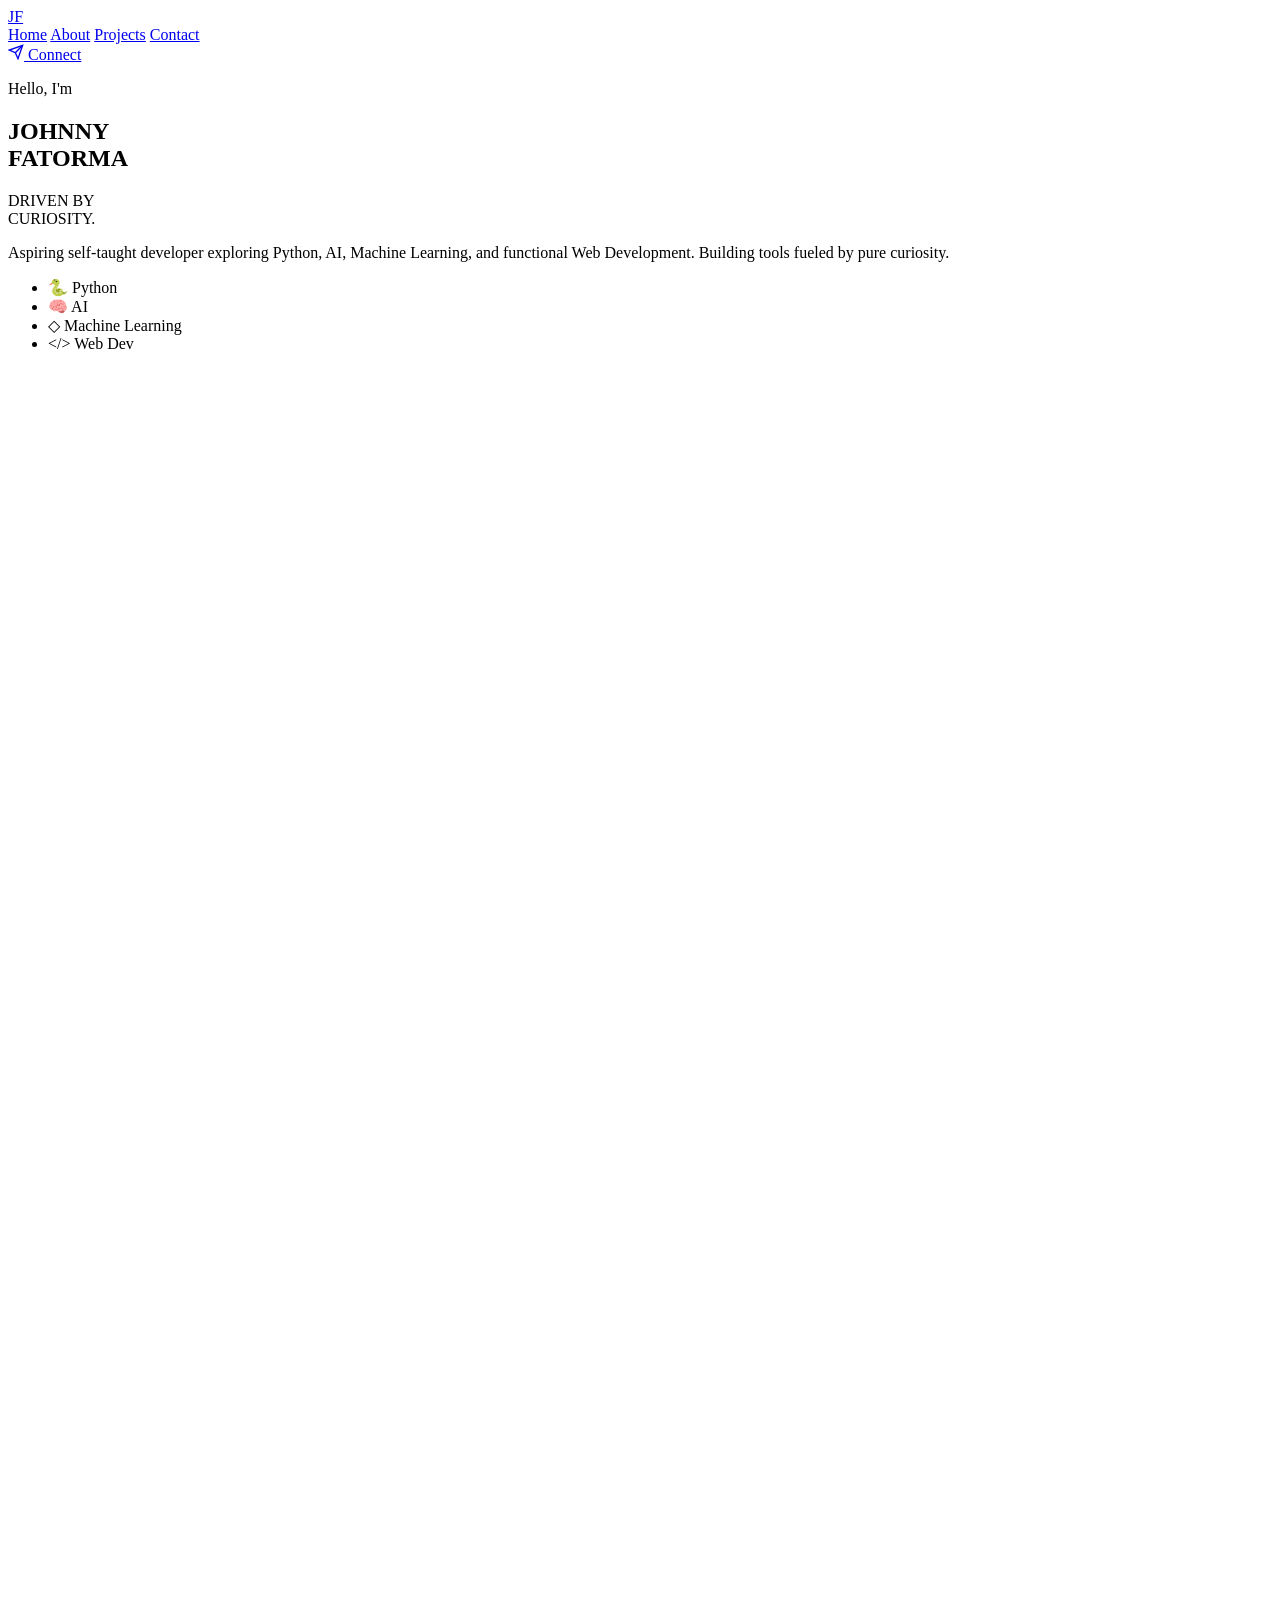
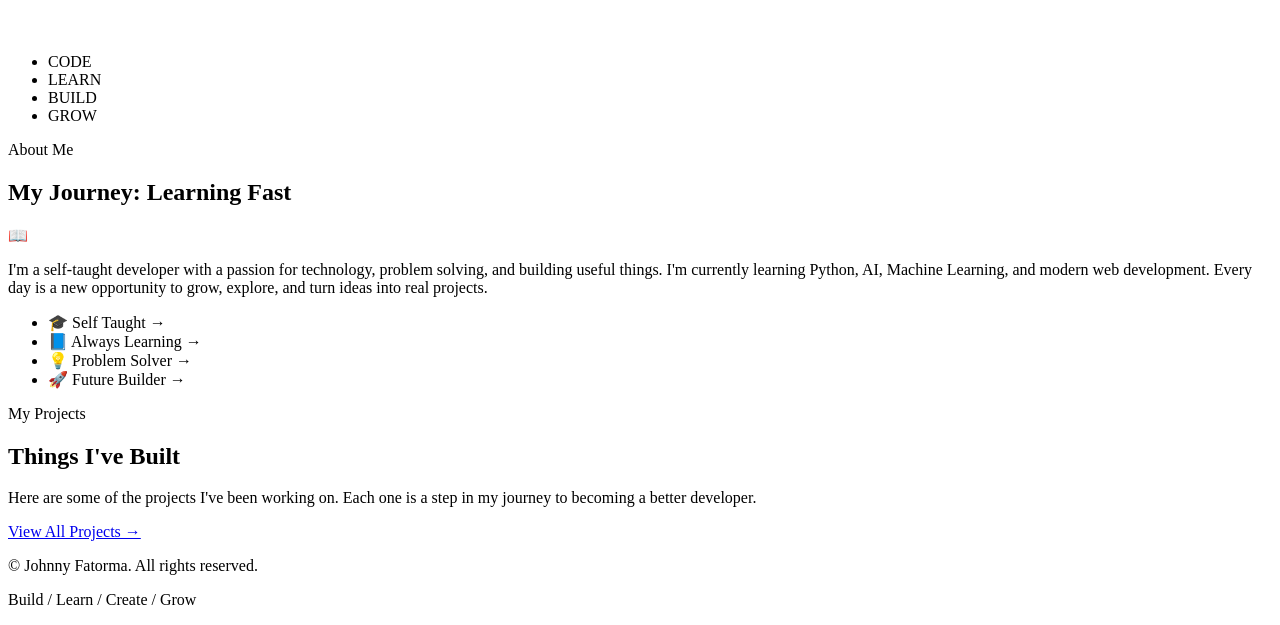
==== index.html @ 1b577728 "Add files via upload" ====
<!DOCTYPE html>
<html lang="en">
<head>
<meta charset="UTF-8">
<meta name="viewport" content="width=device-width, initial-scale=1.0">
<title>JohnnyTech.dev — Johnny Fatorma</title>
<meta name="description" content="Portfolio of Johnny Fatorma — self-taught developer exploring Python, AI, Machine Learning and Web Development.">
<link rel="icon" href="data:,">
<link rel="stylesheet" href="style.css">
</head>
<body>

<header class="nav">
  <div class="nav-inner">
    <a class="logo" href="#home">
      <span class="logo-mark">JF</span>
    </a>
    <nav class="nav-links">
      <a href="#home" class="active">Home</a>
      <a href="#about">About</a>
      <a href="#projects">Projects</a>
      <a href="#contact">Contact</a>
    </nav>
    <a class="btn btn-connect" href="#contact">
      <svg width="16" height="16" viewBox="0 0 24 24" fill="none" stroke="currentColor" stroke-width="2"><path d="M22 2 11 13"/><path d="M22 2 15 22l-4-9-9-4 20-7Z"/></svg>
      Connect
    </a>
  </div>
</header>

<main>

  <section class="hero" id="home">
    <div class="hero-text">
      <p class="hello">Hello, I'm</p>
      <h1 class="name">JOHNNY<br><span>FATORMA</span></h1>
      <p class="tagline">DRIVEN BY<br>CURIOSITY.</p>
      <p class="hero-desc">Aspiring self-taught developer exploring Python, AI, Machine Learning, and functional Web Development. Building tools fueled by pure curiosity.</p>
      <ul class="skill-pills">
        <li><span class="pill-icon">🐍</span> Python</li>
        <li><span class="pill-icon">🧠</span> AI</li>
        <li><span class="pill-icon">◇</span> Machine Learning</li>
        <li><span class="pill-icon">&lt;/&gt;</span> Web Dev</li>
      </ul>
    </div>
    <div class="hero-visual">
      <svg id="network" viewBox="0 0 500 500" aria-hidden="true"></svg>
    </div>
    <ul class="hero-side-labels">
      <li>CODE</li>
      <li>LEARN</li>
      <li>BUILD</li>
      <li>GROW</li>
    </ul>
  </section>

  <section class="about" id="about">
    <div class="about-card">
      <span class="eyebrow">About Me</span>
      <h2>My Journey: <span class="accent">Learning Fast</span></h2>
      <div class="about-body">
        <div class="about-icon">📖</div>
        <p>I'm a self-taught developer with a passion for technology, problem solving, and building useful things. I'm currently learning Python, AI, Machine Learning, and modern web development. Every day is a new opportunity to grow, explore, and turn ideas into real projects.</p>
      </div>
      <ul class="about-traits">
        <li>🎓 Self Taught <span>→</span></li>
        <li>📘 Always Learning <span>→</span></li>
        <li>💡 Problem Solver <span>→</span></li>
        <li>🚀 Future Builder <span>→</span></li>
      </ul>
    </div>
  </section>

  <section class="projects" id="projects">
    <div class="projects-header">
      <div>
        <span class="eyebrow">My Projects</span>
        <h2>Things I've <span class="accent">Built</span></h2>
        <p>Here are some of the projects I've been working on. Each one is a step in my journey to becoming a better developer.</p>
      </div>
      <a href="#projects" class="view-all">View All Projects →</a>
    </div>

    <div class="project-grid" id="project-grid">
      <!-- Cards injected by script.js from config.js PROJECTS array -->
    </div>
  </section>

</main>

<footer class="site-footer" id="contact">
  <ul class="social-row" id="social-row">
    <!-- Injected by script.js from config.js SITE_CONFIG.social -->
  </ul>
  <p class="copyright">© <span id="year"></span> Johnny Fatorma. All rights reserved.</p>
  <p class="footer-tagline">Build / Learn / Create / Grow</p>
</footer>

<script src="config.js"></script>
<script src="script.js"></script>
</body>
</html>
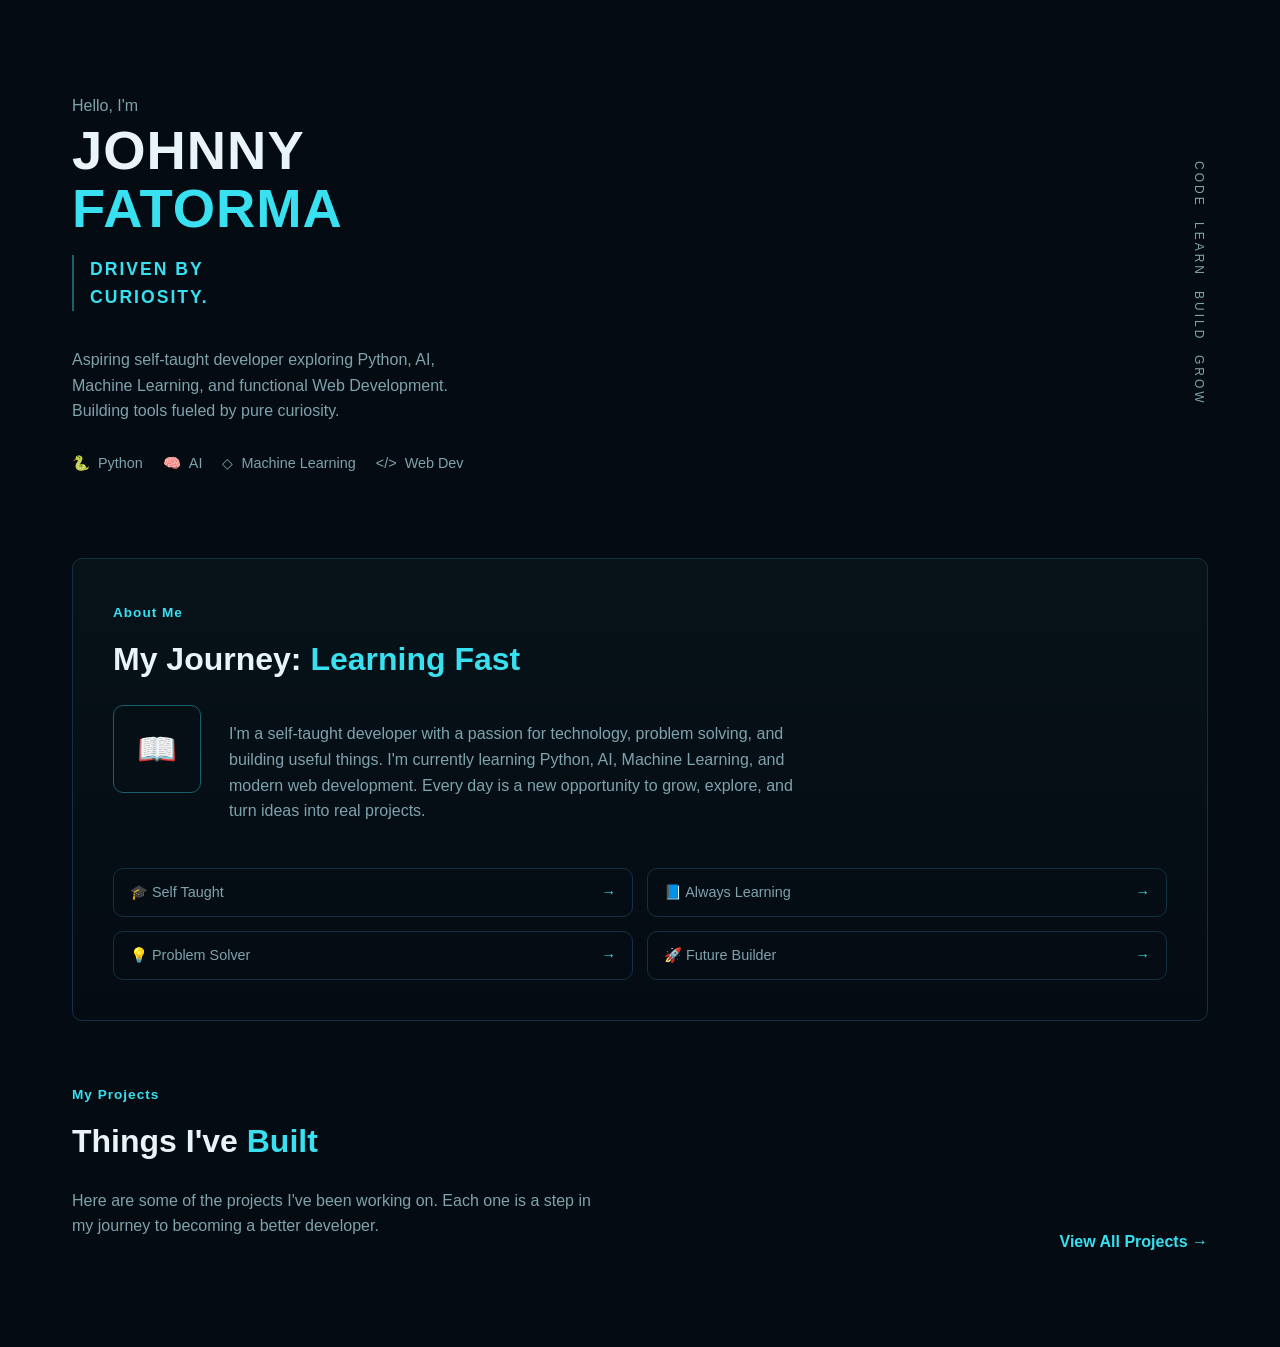
==== commit ebbaedd4: "Add files via upload" ====
--- a/index.html
+++ b/index.html
@@ -8,25 +8,9 @@
 <link rel="icon" href="data:,">
 <link rel="stylesheet" href="style.css">
 </head>
-<body>
+<body data-page="home">
 
-<header class="nav">
-  <div class="nav-inner">
-    <a class="logo" href="#home">
-      <span class="logo-mark">JF</span>
-    </a>
-    <nav class="nav-links">
-      <a href="#home" class="active">Home</a>
-      <a href="#about">About</a>
-      <a href="#projects">Projects</a>
-      <a href="#contact">Contact</a>
-    </nav>
-    <a class="btn btn-connect" href="#contact">
-      <svg width="16" height="16" viewBox="0 0 24 24" fill="none" stroke="currentColor" stroke-width="2"><path d="M22 2 11 13"/><path d="M22 2 15 22l-4-9-9-4 20-7Z"/></svg>
-      Connect
-    </a>
-  </div>
-</header>
+<div id="nav-root"></div>
 
 <main>
 
@@ -78,7 +62,7 @@
         <h2>Things I've <span class="accent">Built</span></h2>
         <p>Here are some of the projects I've been working on. Each one is a step in my journey to becoming a better developer.</p>
       </div>
-      <a href="#projects" class="view-all">View All Projects →</a>
+      <a href="projects.html" class="view-all">View All Projects →</a>
     </div>
 
     <div class="project-grid" id="project-grid">
@@ -88,13 +72,7 @@
 
 </main>
 
-<footer class="site-footer" id="contact">
-  <ul class="social-row" id="social-row">
-    <!-- Injected by script.js from config.js SITE_CONFIG.social -->
-  </ul>
-  <p class="copyright">© <span id="year"></span> Johnny Fatorma. All rights reserved.</p>
-  <p class="footer-tagline">Build / Learn / Create / Grow</p>
-</footer>
+<div id="footer-root"></div>
 
 <script src="config.js"></script>
 <script src="script.js"></script>
--- a/style.css
+++ b/style.css
@@ -0,0 +1,405 @@
+:root {
+  --bg: #050b12;
+  --bg-panel: #071018;
+  --border: #123040;
+  --cyan: #38e0f0;
+  --cyan-dim: #1a5f6e;
+  --text: #e8f4f7;
+  --text-dim: #7fa3ac;
+  --radius: 10px;
+  --max-width: 1200px;
+}
+
+* { box-sizing: border-box; }
+
+html { scroll-behavior: smooth; }
+
+body {
+  margin: 0;
+  background: var(--bg);
+  color: var(--text);
+  font-family: "Inter", -apple-system, BlinkMacSystemFont, "Segoe UI", sans-serif;
+  line-height: 1.6;
+}
+
+a { color: inherit; text-decoration: none; }
+
+ul { list-style: none; margin: 0; padding: 0; }
+
+/* ---------- Nav ---------- */
+.nav {
+  position: sticky;
+  top: 0;
+  z-index: 50;
+  background: rgba(5, 11, 18, 0.85);
+  backdrop-filter: blur(10px);
+  border-bottom: 1px solid var(--border);
+}
+
+.nav-inner {
+  max-width: var(--max-width);
+  margin: 0 auto;
+  display: flex;
+  align-items: center;
+  justify-content: space-between;
+  padding: 18px 32px;
+}
+
+.logo-mark {
+  font-weight: 800;
+  font-size: 1.4rem;
+  color: var(--cyan);
+  letter-spacing: 1px;
+}
+
+.nav-links {
+  display: flex;
+  gap: 32px;
+}
+
+.nav-links a {
+  color: var(--text-dim);
+  font-size: 0.95rem;
+  padding-bottom: 4px;
+  border-bottom: 2px solid transparent;
+  transition: color 0.2s ease, border-color 0.2s ease;
+}
+
+.nav-links a:hover,
+.nav-links a.active {
+  color: var(--text);
+  border-color: var(--cyan);
+}
+
+.btn {
+  display: inline-flex;
+  align-items: center;
+  gap: 8px;
+  font-size: 0.9rem;
+  font-weight: 600;
+  cursor: pointer;
+}
+
+.btn-connect {
+  border: 1px solid var(--cyan-dim);
+  color: var(--cyan);
+  padding: 10px 20px;
+  border-radius: 999px;
+  transition: background 0.2s ease, box-shadow 0.2s ease;
+}
+
+.btn-connect:hover {
+  background: rgba(56, 224, 240, 0.08);
+  box-shadow: 0 0 16px rgba(56, 224, 240, 0.25);
+}
+
+/* ---------- Hero ---------- */
+.hero {
+  max-width: var(--max-width);
+  margin: 0 auto;
+  padding: 70px 32px 60px;
+  display: grid;
+  grid-template-columns: 1.1fr 1fr auto;
+  align-items: center;
+  gap: 24px;
+  position: relative;
+}
+
+.hello {
+  color: var(--text-dim);
+  margin: 0 0 4px;
+}
+
+.name {
+  font-size: 3.4rem;
+  line-height: 1.05;
+  margin: 0 0 18px;
+  font-weight: 800;
+  letter-spacing: 1px;
+}
+
+.name span { color: var(--cyan); }
+
+.tagline {
+  color: var(--cyan);
+  font-weight: 700;
+  letter-spacing: 2px;
+  font-size: 1.1rem;
+  border-left: 2px solid var(--cyan-dim);
+  padding-left: 16px;
+  margin: 0 0 20px;
+  display: inline-block;
+}
+
+.hero-desc {
+  max-width: 46ch;
+  color: var(--text-dim);
+  margin-bottom: 28px;
+}
+
+.skill-pills {
+  display: flex;
+  flex-wrap: wrap;
+  gap: 20px;
+}
+
+.skill-pills li {
+  display: flex;
+  align-items: center;
+  gap: 8px;
+  font-size: 0.9rem;
+  color: var(--text-dim);
+}
+
+.hero-visual svg {
+  width: 100%;
+  height: auto;
+  max-width: 420px;
+}
+
+.hero-side-labels {
+  writing-mode: vertical-rl;
+  color: var(--text-dim);
+  font-size: 0.75rem;
+  letter-spacing: 3px;
+  display: flex;
+  gap: 14px;
+  justify-self: end;
+}
+
+/* ---------- About ---------- */
+.about {
+  max-width: var(--max-width);
+  margin: 0 auto 60px;
+  padding: 0 32px;
+}
+
+.about-card {
+  border: 1px solid var(--border);
+  border-radius: var(--radius);
+  padding: 40px;
+  background: linear-gradient(180deg, rgba(56,224,240,0.03), transparent);
+}
+
+.eyebrow {
+  color: var(--cyan);
+  font-size: 0.85rem;
+  font-weight: 600;
+  letter-spacing: 1px;
+}
+
+.about-card h2, .projects-header h2 {
+  font-size: 2rem;
+  margin: 10px 0 20px;
+}
+
+.accent { color: var(--cyan); }
+
+.about-body {
+  display: flex;
+  gap: 28px;
+  align-items: flex-start;
+  margin-bottom: 28px;
+}
+
+.about-icon {
+  flex-shrink: 0;
+  width: 88px;
+  height: 88px;
+  border: 1px solid var(--cyan-dim);
+  border-radius: var(--radius);
+  display: flex;
+  align-items: center;
+  justify-content: center;
+  font-size: 2rem;
+}
+
+.about-body p {
+  color: var(--text-dim);
+  max-width: 65ch;
+}
+
+.about-traits {
+  display: grid;
+  grid-template-columns: repeat(2, 1fr);
+  gap: 14px;
+}
+
+.about-traits li {
+  border: 1px solid var(--border);
+  border-radius: var(--radius);
+  padding: 12px 16px;
+  display: flex;
+  justify-content: space-between;
+  color: var(--text-dim);
+  font-size: 0.9rem;
+}
+
+.about-traits li span { color: var(--cyan); }
+
+/* ---------- Projects ---------- */
+.projects {
+  max-width: var(--max-width);
+  margin: 0 auto 60px;
+  padding: 0 32px;
+}
+
+.projects-header {
+  display: flex;
+  justify-content: space-between;
+  align-items: flex-end;
+  gap: 20px;
+  margin-bottom: 32px;
+}
+
+.projects-header p {
+  color: var(--text-dim);
+  max-width: 60ch;
+}
+
+.view-all {
+  color: var(--cyan);
+  font-weight: 600;
+  white-space: nowrap;
+}
+
+.project-grid {
+  display: grid;
+  grid-template-columns: repeat(auto-fit, minmax(280px, 1fr));
+  gap: 24px;
+}
+
+.project-card {
+  border: 1px solid var(--border);
+  border-radius: var(--radius);
+  padding: 28px;
+  background: var(--bg-panel);
+  display: flex;
+  flex-direction: column;
+  gap: 16px;
+  transition: border-color 0.2s ease, transform 0.2s ease;
+}
+
+.project-card:hover {
+  border-color: var(--cyan-dim);
+  transform: translateY(-2px);
+}
+
+.card-top {
+  display: flex;
+  justify-content: space-between;
+  align-items: flex-start;
+}
+
+.card-icon { font-size: 1.6rem; }
+
+.card-tag {
+  font-size: 0.72rem;
+  border: 1px solid var(--border);
+  border-radius: 999px;
+  padding: 3px 10px;
+  color: var(--text-dim);
+}
+
+.project-card h3 { margin: 0; font-size: 1.2rem; }
+
+.project-card .desc {
+  color: var(--text-dim);
+  font-size: 0.92rem;
+  flex-grow: 1;
+}
+
+.tech-tags {
+  display: flex;
+  flex-wrap: wrap;
+  gap: 8px;
+}
+
+.tech-tags span {
+  font-size: 0.72rem;
+  border: 1px solid var(--cyan-dim);
+  color: var(--cyan);
+  border-radius: 999px;
+  padding: 3px 10px;
+}
+
+.card-actions {
+  display: flex;
+  gap: 10px;
+}
+
+.card-actions a {
+  flex: 1;
+  display: flex;
+  align-items: center;
+  justify-content: center;
+  gap: 6px;
+  font-size: 0.85rem;
+  font-weight: 600;
+  padding: 10px 0;
+  border-radius: var(--radius);
+  border: 1px solid var(--border);
+}
+
+.card-actions .live {
+  border-color: var(--cyan-dim);
+  color: var(--cyan);
+}
+
+.card-actions .live:hover {
+  background: rgba(56,224,240,0.08);
+}
+
+.card-actions .code:hover {
+  border-color: var(--text-dim);
+}
+
+/* ---------- Footer ---------- */
+.site-footer {
+  border-top: 1px solid var(--border);
+  padding: 40px 32px 50px;
+  text-align: center;
+  color: var(--text-dim);
+}
+
+.social-row {
+  display: flex;
+  justify-content: center;
+  gap: 18px;
+  margin-bottom: 18px;
+}
+
+.social-row a {
+  width: 40px;
+  height: 40px;
+  border: 1px solid var(--border);
+  border-radius: 50%;
+  display: flex;
+  align-items: center;
+  justify-content: center;
+  transition: border-color 0.2s ease, color 0.2s ease;
+  color: var(--text-dim);
+}
+
+.social-row a:hover {
+  border-color: var(--cyan);
+  color: var(--cyan);
+}
+
+.copyright { margin: 0 0 6px; font-size: 0.9rem; }
+.footer-tagline { margin: 0; font-size: 0.8rem; letter-spacing: 2px; }
+
+/* ---------- Responsive ---------- */
+@media (max-width: 900px) {
+  .hero {
+    grid-template-columns: 1fr;
+    text-align: left;
+  }
+  .hero-side-labels { display: none; }
+  .nav-links { display: none; }
+  .name { font-size: 2.4rem; }
+}
+
+@media (prefers-reduced-motion: reduce) {
+  * { animation: none !important; transition: none !important; }
+}
